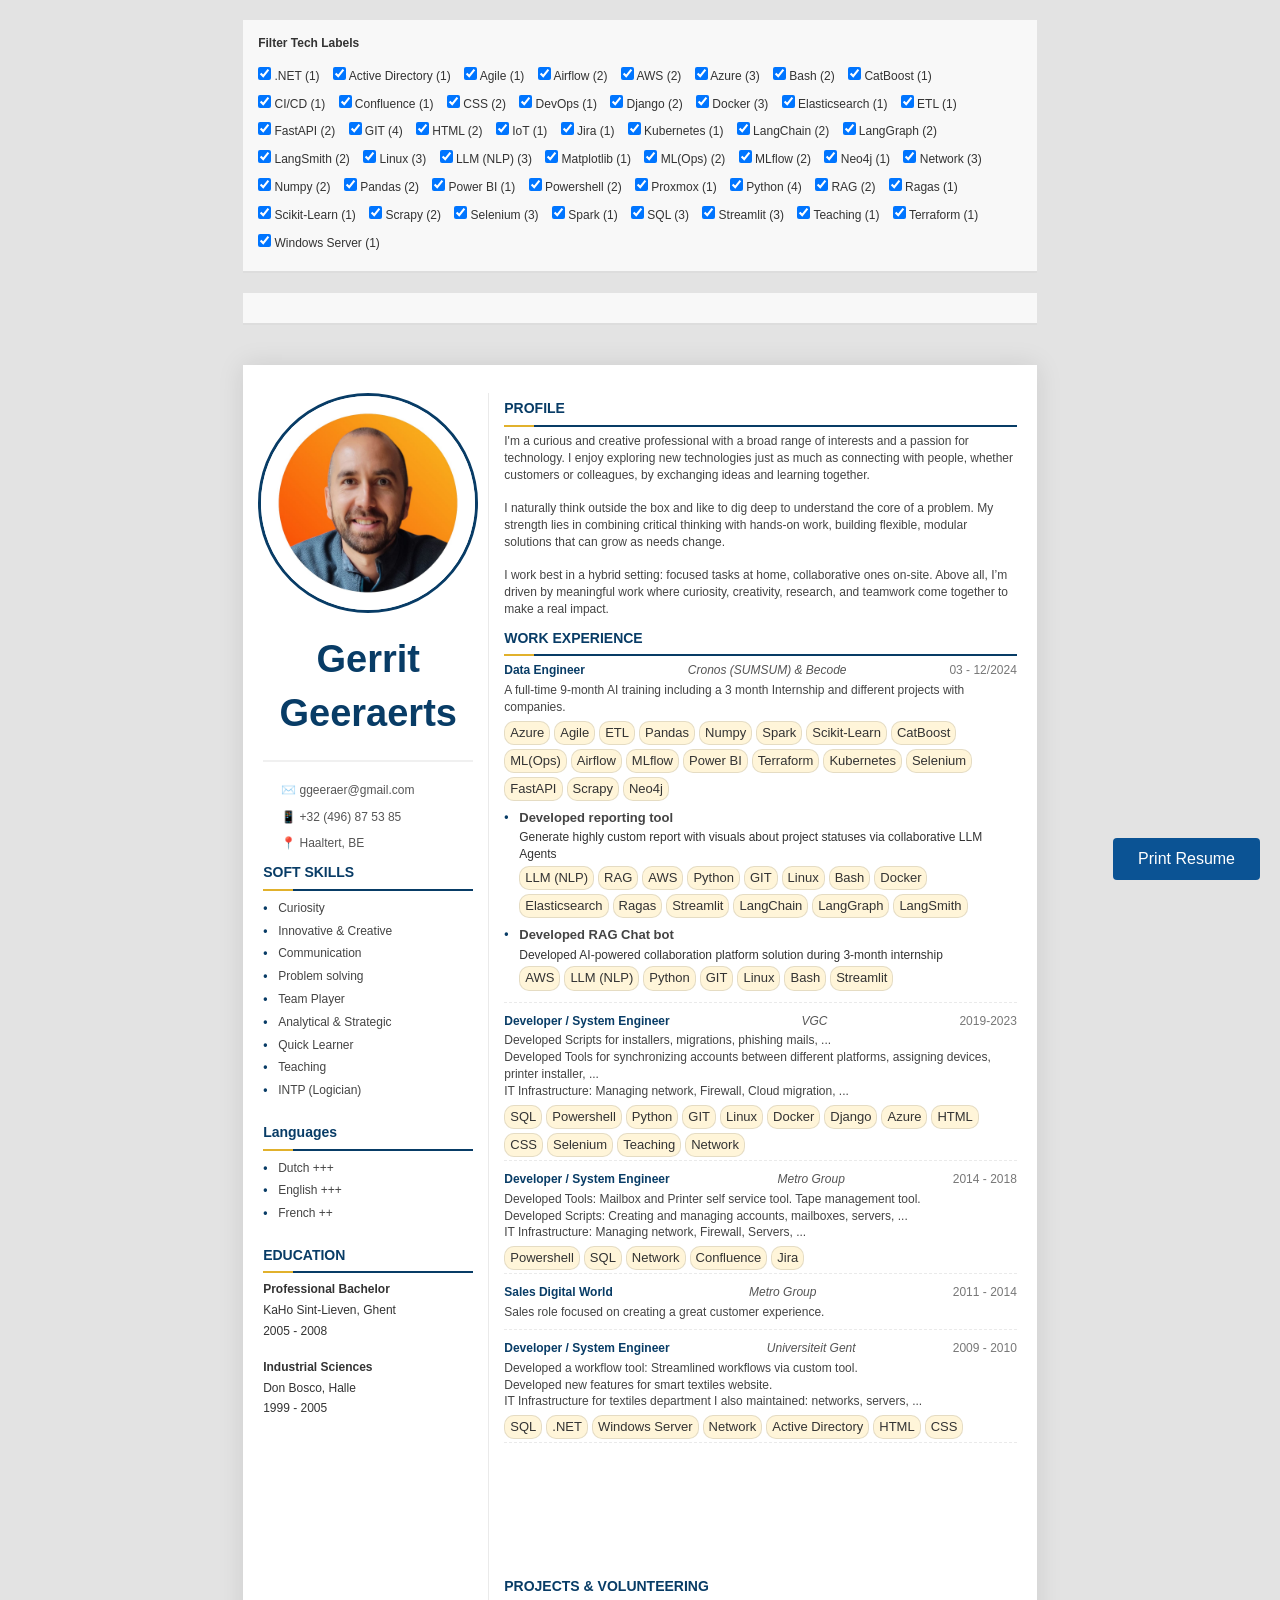
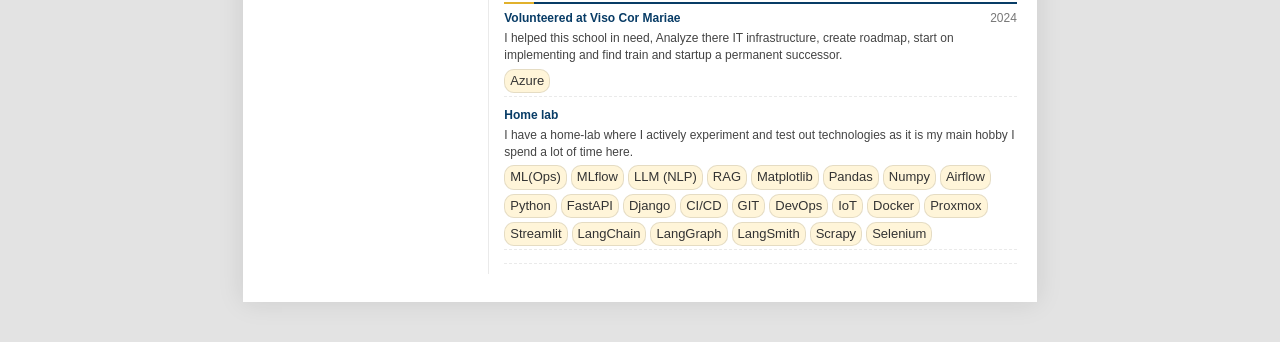
==== index.html @ 08595792 "r2d2" ====
<!DOCTYPE html>
<html lang="en">
<head>
    <meta charset="UTF-8">
    <meta name="viewport" content="width=device-width, initial-scale=1.0">
    <title>Professional Resume - Print Optimized</title>
    <style>
        /* BASE STYLES */
        * {
            margin: 0;
            padding: 0;
            box-sizing: border-box;
			font-size: 12px;
        }

        body {
            background-color: #f5f5f5;
            background-color: #f5f5f5;
            font-family: 'Segoe UI', Tahoma, Geneva, Verdana, sans-serif;
            color: #333;
            line-height: 1.4;
        }

        /* PRINT STYLES - HIDDEN ON SCREEN */
        @media print {
            @page {
                size: A4;
                margin: 0;
            }

            body {
                width: 210mm;
                height: 297mm;
                margin: 0;
                padding: 15mm;
                background: white;
                color: black;
            }

            body * {
                visibility: hidden;
            }

            .resume-container,
            .resume-container * {
                visibility: visible;
            }

            .resume-container {
                position: absolute;
                left: 0;
                top: 0;
                width: 100%;
                height: 100%;
            }

            /* Avoid page breaks inside content blocks */
            .section:not(:last-child) {
                break-after: avoid;
            }

            .work-item {
                break-inside: avoid;
            }

            /* Adjust color scheme for print */
            .resume-content {
                background-color: transparent;
            }

            .label {
                background-color: #fff5d9 !important;
                color: #333 !important;
                border: 1px solid #ddd;
            }
            .page-break {
                display: block; /* Make it a block element to be processed */
                page-break-before: always; /* Legacy property for older browsers */
                break-before: page;      /* Modern, standard property */
                height: 0;               /* Ensure it takes up no vertical space */
                clear: both;             /* Good practice for break elements */
            }
        }

        /* SCREEN STYLES */
        @media screen {
            body {
                background-color: #e3e3e3;
                padding: 20px;
                display: flex;
                justify-content: center;
                align-items: center;
                min-height: 100vh;
            }

            .resume-container {
                width: 210mm;
                min-height: 297mm;
                background: white;
                box-shadow: 0 0 25px rgba(0, 0, 0, 0.1);
                position: relative;
                margin: 20px auto;
            }

            /* Print navigation */
            .print-button {
                position: fixed;
                bottom: 20px;
                right: 20px;
                padding: 12px 25px;
                background: #0b5394;
                color: white;
                border: none;
                border-radius: 4px;
                cursor: pointer;
                font-size: 16px;
                transition: background 0.3s;
                z-index: 10;
            }

            .print-button:hover {
                background: #083c66;
                transform: translateY(-2px);
                box-shadow: 0 4px 8px rgba(0,0,0,0.2);
            }
        }

        /* RESUME STYLES */
        .resume-content {
            display: grid;
            grid-template-columns: 30% 70%;
            height: 100%;
            position: relative;
            background-color: #fff;
            padding: 28px 20px;
        }

        .left-column {
            padding-right: 15px;
            border-right: 1px solid #eaeaea;
        }

        .right-column {
            padding-left: 15px;
        }

        .section-title {
            font-size: 14px;
            padding-bottom: 6px;
			padding-top: 6px;
            margin-bottom: 6px;
            border-bottom: 2px solid #083c66;
            color: #083c66;
            position: relative;
        }

        .section-title::after {
            content: '';
            position: absolute;
            width: 30px;
            height: 2px;
            background: #e1b12c;
            bottom: -2px;
            left: 0;
        }

        .header {
            padding-bottom: 15px;
            margin-bottom: 25px;
            border-bottom: 2px solid #f0f0f0;
        }

        .name {
            font-size: 38px;
            color: #083c66;
            margin-bottom: 5px;
        }

        .job-title {
            font-size: 14px;
            color: #555;
            margin-bottom: 10px;
        }

        .contact-info {
            list-style: none;
            margin-top: 8px;
        }

		.contact-info {
			text-align: left; /* Restore original alignment if needed */
			padding-left: 10px;
		}

        .contact-info li {
            padding: 5px 0;
            color: #555;
        }

        .contact-info i {
            width: 20px;
            margin-right: 8px;
            color: #083c66;
        }


        .work-item {
            margin-bottom: 10px;
            padding-bottom: 3px;
            border-bottom: 1px dashed #eaeaea;
        }

        .work-header {
            display: flex;
            justify-content: space-between;
            margin-bottom: 2px;
            font-size: 14px;
        }

        .work-title {
            font-weight: bold;
            color: #083c66;
        }

        .work-company {
            font-style: italic;
            color: #555;
            flex-grow: 1;
            text-align: center;
            padding: 0 10px;
        }

        .work-period {
            color: #777;
        }

        .work-description {
            margin-top: 3px;
            margin-bottom: 5px;
            color: #444;
            font-size: 12px;
        }

        .work-tags {
            display: flex;
            flex-wrap: wrap;
            gap: 4px;
        }

        .label {
            background-color: #fff5d9;
            color: #333;
            padding: 2px 5px;
            border-radius: 10px;
            font-size: 13px;
            border: 1px solid rgba(0,0,0,0.1);
        }

        .education-item {
            margin-bottom: 15px;
        }

        .edu-degree {
            font-weight: bold;
        }

        .education-item div {
            padding: 2px 0;
        }

        .section-content {
            margin-bottom: 25px;
        }

        #logo {
            position: absolute;
            top: 20px;
            right: 20px;
            height: 60px;
            opacity: 0.7;
        }

		/* Profile Image Styles */
		.profile-img-container {
			display: flex;
			justify-content: center;
			margin-bottom: 20px;
		}

		.profile-img {
			width: 220px;
			height: 220px;
			border-radius: 50%;
			object-fit: cover;
			border: 3px solid #083c66;
		}

		/* Adjust header spacing */
		.header {
			margin-bottom: 15px;
			text-align: center; /* Keep name centered */
		}

		/* Add nested project styling */
  .work-project {
    position: relative;
    padding-left: 15px;
    margin-top: 8px;
    margin-bottom: 8px;
  }
  .work-project::before {
    content: "•";
    position: absolute;
    left: 0;
    top: 0;
    color: #083c66;
    font-weight: bold;
  }
  .project-title {
    font-weight: bold;
    margin-bottom: 2px;
    color: #444;
    font-size: 13px;
  }
  .project-description {
    margin-bottom: 3px;
}
.section.soft-skills ul,
.section.language ul {
    list-style: none;
    padding-left: 15px;
    margin-bottom: 15px;
}

.section.soft-skills li,
.section.language li {
    position: relative;
    padding: 3px 0;
    color: #444;
    font-size: 12px;
}

.section.soft-skills li::before,
.section.language li::before {
    content: "•";
    position: absolute;
    left: -15px;
    color: #083c66;
    font-weight: bold;
}

.section.soft-skills ul,
.section.language ul {
    margin-top: 5px;
}

/* Optional: Adjust list margins for better spacing */
.section.education .section-content {
    margin-bottom: 20px; /* Slightly reduced from 25px */
}

		/* --- Tech Filter System CSS --- */

/* Style for the filter controls container */
#tech-filter-controls {
    padding: 15px;
    border: 1px solid #ccc;
    background-color: #f8f8f8;
    margin-bottom: 20px;
    border-radius: 5px;
}

#tech-filter-controls h3 {
    margin-top: 0;
    margin-bottom: 10px;
}

/* Style for each individual filter checkbox and its label */
#tech-filter-controls label {
    display: inline-block;
    margin-right: 15px;
    margin-bottom: 5px;
    cursor: pointer;
    font-size: 0.9em;
}
  #label-controls {
    background-color: #f8f8f8;
    padding: 15px;
    border-bottom: 2px solid #ddd;
    margin-bottom: 20px;
    position: relative;
    z-index: 1000;
  }
  #label-controls h3 {
    margin: 0 0 10px 0;
  }
  #label-controls label {
    display: inline-block;
    margin: 5px 10px 5px 0;
    white-space: nowrap;
  }
  .hidden {
    display: none;
  }
  @media print {
    #label-controls {
      display: none;
    }
    .hidden {
      display: none;
    }
  }

		.resume-wrapper {
  display: flex;
  flex-direction: column;
  align-items: center;
}

/* Update body styles */
@media screen {
  body {
    background-color: #e3e3e3;
    padding: 20px;
    display: flex;
    flex-direction: column;
    justify-content: flex-start;
    align-items: center;
    min-height: 100vh;
  }
}

/* Update filter controls positioning */
#label-controls {
  width: 100%;
  max-width: 210mm;
  margin: 0 auto 20px auto;
  background-color: #f8f8f8;
  padding: 15px;
  border-bottom: 2px solid #ddd;
  position: relative;
  z-index: 1000;
  box-sizing: border-box;
    </style>
</head>
<body>
    <!-- Print button for screen view -->
    <button class="print-button" onclick="window.print()">Print Resume</button>
	<!-- The filter controls will be generated here by JavaScript -->
  <div class="resume-wrapper"> <!-- New wrapper div -->
    <div id="label-controls"></div> <!-- Will be populated by JS -->
    <!-- A4 Resume Container -->
    <div class="resume-container">
        <img id="logo" src="[data-uri]" alt="Logo">

        <div class="resume-content">
            <!-- Left Column -->
            <div class="left-column">

				<div class="profile-img-container">
					<img src="./mugshot.jpg" alt="Profile Picture" class="profile-img">
				</div>
                <div class="header">
                    <h1 class="name">Gerrit Geeraerts</h1>
                    <!--<div class="job-title">Senior Web Developer</div>-->
                </div>

                <div class="section contact">
                     <!--<h2 class="section-title">CONTACT</h2>-->
                    <ul class="contact-info">
                        <li><i></i>✉️ ggeeraer@gmail.com</li>
                        <li><i></i>📱 +32 (496) 87 53 85</li>
                        <li><i></i>📍 Haaltert, BE</li>
                    </ul>
                </div>

                <div class="section soft-skills">
                    <h2 class="section-title">SOFT SKILLS</h2>
					<ul>
						<li>Curiosity</li>
						<li>Innovative & Creative</li>
						<li>Communication</li>
						<li>Problem solving</li>
						<li>Team Player</li>
						<li>Analytical & Strategic</li>
						<li>Quick Learner</li>
						<li>Teaching</li>
						<li>INTP (Logician)</li>
					</ul>
                </div>
                <div class="section language">
                    <h2 class="section-title">Languages</h2>
					<ul>
						<li>Dutch +++</li>
						<li>English +++</li>
						<li>French ++</li>
					</ul>
                </div>

                <div class="section education">
                    <h2 class="section-title">EDUCATION</h2>
                    <div class="section-content">
                        <div class="education-item">
                            <div class="edu-degree">Professional Bachelor</div>
                            <div>KaHo Sint-Lieven, Ghent</div>
                            <div>2005 - 2008</div>
                        </div>
                        <div class="education-item">
                            <div class="edu-degree">Industrial Sciences</div>
                            <div>Don Bosco, Halle</div>
                            <div>1999 - 2005</div>
                        </div>
                    </div>
                </div>
            </div>

            <!-- Right Column -->
            <div class="right-column">
                <div class="section work-experience">
					<h2 class="section-title">PROFILE</h2>
					<div class="work-item">
					<p class="work-description">
						I'm a curious and creative professional with a broad range of interests and a passion for technology. I enjoy exploring new technologies just as much as connecting with people, whether customers or colleagues, by exchanging ideas and learning together.</br></br>

						I naturally think outside the box and like to dig deep to understand the core of a problem. My strength lies in combining critical thinking with hands-on work, building flexible, modular solutions that can grow as needs change.</br></br>

						I work best in a hybrid setting: focused tasks at home, collaborative ones on-site. Above all, I’m driven by meaningful work where curiosity, creativity, research, and teamwork come together to make a real impact.
					</p>
					<h2 class="section-title">WORK EXPERIENCE</h2>

					<!-- Example of updated work item structure for Cronos -->
					<div class="work-item">
					  <div class="work-header">
						<div class="work-title">Data Engineer</div>
						<div class="work-company">Cronos (SUMSUM) & Becode</div>
						<div class="work-period">03 - 12/2024</div>
					  </div>
					  <p class="work-description">
						A full-time 9-month AI training including a 3 month Internship and different projects with companies.
					</p>
						<div class="work-tags">
							<span class="label">Azure</span>
							<span class="label">Agile</span>
							<span class="label">ETL</span>
							<span class="label">Pandas</span>
							<span class="label">Numpy</span>
							<span class="label">Spark</span>
							<span class="label">Scikit-Learn</span>
							<span class="label">CatBoost</span>
							<span class="label">ML(Ops)</span>
							<span class="label">Airflow</span>
							<span class="label">MLflow</span>
							<span class="label">Power BI</span>
							<span class="label">Terraform</span>
							<span class="label">Kubernetes</span>
							<span class="label">Selenium</span>
							<span class="label">FastAPI</span>
							<span class="label">Scrapy</span>
							<span class="label">Neo4j</span>
						</div>

				  <div class="work-project">
					<div class="project-title">Developed reporting tool</div>
					<p class="project-description">
					  Generate highly custom report with visuals about project statuses via collaborative LLM Agents
					</p>
					<div class="work-tags">
						<span class="label">LLM (NLP)</span>
						<span class="label">RAG</span>
						<span class="label">AWS</span>
						<span class="label">Python</span>
						<span class="label">GIT</span>
						<span class="label">Linux</span>
						<span class="label">Bash</span>
						<span class="label">Docker</span>
						<span class="label">Elasticsearch</span>
						<span class="label">Ragas</span>
						<span class="label">Streamlit</span>
						<span class="label">LangChain</span>
						<span class="label">LangGraph</span>
						<span class="label">LangSmith</span>
					</div>
				  </div>

				  <div class="work-project">
					<div class="project-title">Developed RAG Chat bot</div>
					<p class="project-description">
					  Developed AI-powered collaboration platform solution during 3-month internship
					</p>
					<div class="work-tags">
						<span class="label">AWS</span>
						<span class="label">LLM (NLP)</span>
						<span class="label">Python</span>
						<span class="label">GIT</span>
						<span class="label">Linux</span>
						<span class="label">Bash</span>
						<span class="label">Streamlit</span>
					</div>
				  </div>

				</div>

				<div class="work-item">
					<div class="work-header">
						<div class="work-title">Developer / System Engineer</div>
						<div class="work-company">VGC</div>
						<div class="work-period">2019-2023</div>
					</div>
					<p class="work-description">
						Developed Scripts for installers, migrations, phishing mails, ...</br>
						Developed Tools for synchronizing accounts between different platforms, assigning
						devices, printer installer, ...</br>
						IT Infrastructure: Managing network, Firewall, Cloud migration, ...
					</p>
					<div class="work-tags">
						<span class="label">SQL</span>
						<span class="label">Powershell</span>
						<span class="label">Python</span>
						<span class="label">GIT</span>
						<span class="label">Linux</span>
						<span class="label">Docker</span>
						<span class="label">Django</span>
						<span class="label">Azure</span>
						<span class="label">HTML</span>
						<span class="label">CSS</span>
						<span class="label">Selenium</span>
						<span class="label">Teaching</span>
						<span class="label">Network</span>
					</div>
				</div>
				<div class="work-item">
					<div class="work-header">
						<div class="work-title">Developer / System Engineer</div>
						<div class="work-company">Metro Group</div>
						<div class="work-period">2014 - 2018</div>
					</div>
					<p class="work-description">
						Developed Tools: Mailbox and Printer self service tool. Tape management tool.</br>
						Developed Scripts: Creating and managing accounts, mailboxes, servers, ...</br>
						IT Infrastructure: Managing network, Firewall, Servers, ...</br>
					</p>
					<div class="work-tags">
						<span class="label">Powershell</span>
						<span class="label">SQL</span>
						<span class="label">Network</span>
						<span class="label">Confluence</span>
						<span class="label">Jira</span>
					</div>
				</div>
				<div class="work-item">
					<div class="work-header">
						<div class="work-title">Sales Digital World</div>
						<div class="work-company">Metro Group</div>
						<div class="work-period">2011 - 2014</div>
					</div>
					<p class="work-description">
						Sales role focused on creating a great customer experience.
					</p>
				</div>
                <div class="work-item">
                    <div class="work-header">
                        <div class="work-title">Developer / System Engineer</div>
                        <div class="work-company">Universiteit Gent</div>
                        <div class="work-period">2009 - 2010</div>
                    </div>
                    <p class="work-description">
                        Developed a workflow tool: Streamlined workflows via custom tool.</br>
                        Developed new features for smart textiles website.</br>
                        IT Infrastructure for textiles department I also maintained: networks, servers, ...
                    </p>
                    <div class="work-tags">
                        <span class="label">SQL</span>
                        <span class="label">.NET</span>
                        <span class="label">Windows Server</span>
                        <span class="label">Network</span>
                        <span class="label">Active Directory</span>
                        <span class="label">HTML</span>
                        <span class="label">CSS</span>
                    </div>
			    </div>
				</br></br></br></br></br></br></br>
				<div class="section projects">
                    <h2 class="section-title">PROJECTS & VOLUNTEERING</h2>
                    <div class="work-item">
                        <div class="work-header">
                            <div class="work-title">Volunteered at Viso Cor Mariae</div>
                            <div class="work-period">2024</div>
                        </div>
                        <p class="work-description">
                            I helped this school in need, Analyze there IT infrastructure, create roadmap, start on implementing and find train and startup a permanent successor.
                        </p>
                        <div class="work-tags">
                            <span class="label">Azure</span>
                        </div>
                    </div>
                    <div class="work-item">
                        <div class="work-header">
                            <div class="work-title">Home lab</div>
                            <div class="work-period"></div>
                        </div>
                        <p class="work-description">
							I have a home-lab where I actively experiment and test out technologies as it is my main hobby I spend a lot of time here.</br>
						</p>
						<div class="work-tags">
							<span class="label">ML(Ops)</span>
							<span class="label">MLflow</span>
							<span class="label">LLM (NLP)</span>
							<span class="label">RAG</span>
							<span class="label">Matplotlib</span>
							<span class="label">Pandas</span>
							<span class="label">Numpy</span>
							<span class="label">Airflow</span>
							<span class="label">Python</span>
							<span class="label">FastAPI</span>
							<span class="label">Django</span>
							<span class="label">CI/CD</span>
							<span class="label">GIT</span>
							<span class="label">DevOps</span>
							<span class="label">IoT</span>
							<span class="label">Docker</span>
							<!-- <span class="label">VM's</span>-->
							<span class="label">Proxmox</span>
							<span class="label">Streamlit</span>
							<span class="label">LangChain</span>
							<span class="label">LangGraph</span>
							<span class="label">LangSmith</span>
							<span class="label">Scrapy</span>
							<span class="label">Selenium</span>
						</div>
                    </div>
            </div>
        </div>
    </div>    </div>
</div>
	  </div>
<script>
document.addEventListener('DOMContentLoaded', () => {
  const labelElements = [...document.querySelectorAll('.work-tags .label')];

  const counts = new Map();
  labelElements.forEach(el => {
    const text = el.textContent.trim();
    counts.set(text, (counts.get(text) || 0) + 1);
  });

  const unique = [...counts.keys()].sort((a, b) => a.localeCompare(b));

  const controls = document.createElement('div');
  controls.id = 'label-controls';
  let html = '<h3>Filter Tech Labels</h3>';
  unique.forEach(label => {
    html += `<label><input type="checkbox" data-label="${label}" checked> ${label} (${counts.get(label)})</label> `;
  });
  controls.innerHTML = html;
  document.body.prepend(controls);

  controls.addEventListener('change', e => {
    if (e.target.type === 'checkbox') {
      const text = e.target.dataset.label;
      const action = e.target.checked ? 'remove' : 'add';
      labelElements.forEach(el => {
        if (el.textContent.trim() === text) {
          el.classList[action]('hidden');
        }
      });
    }
  });
});
</script>
</body>
</html>
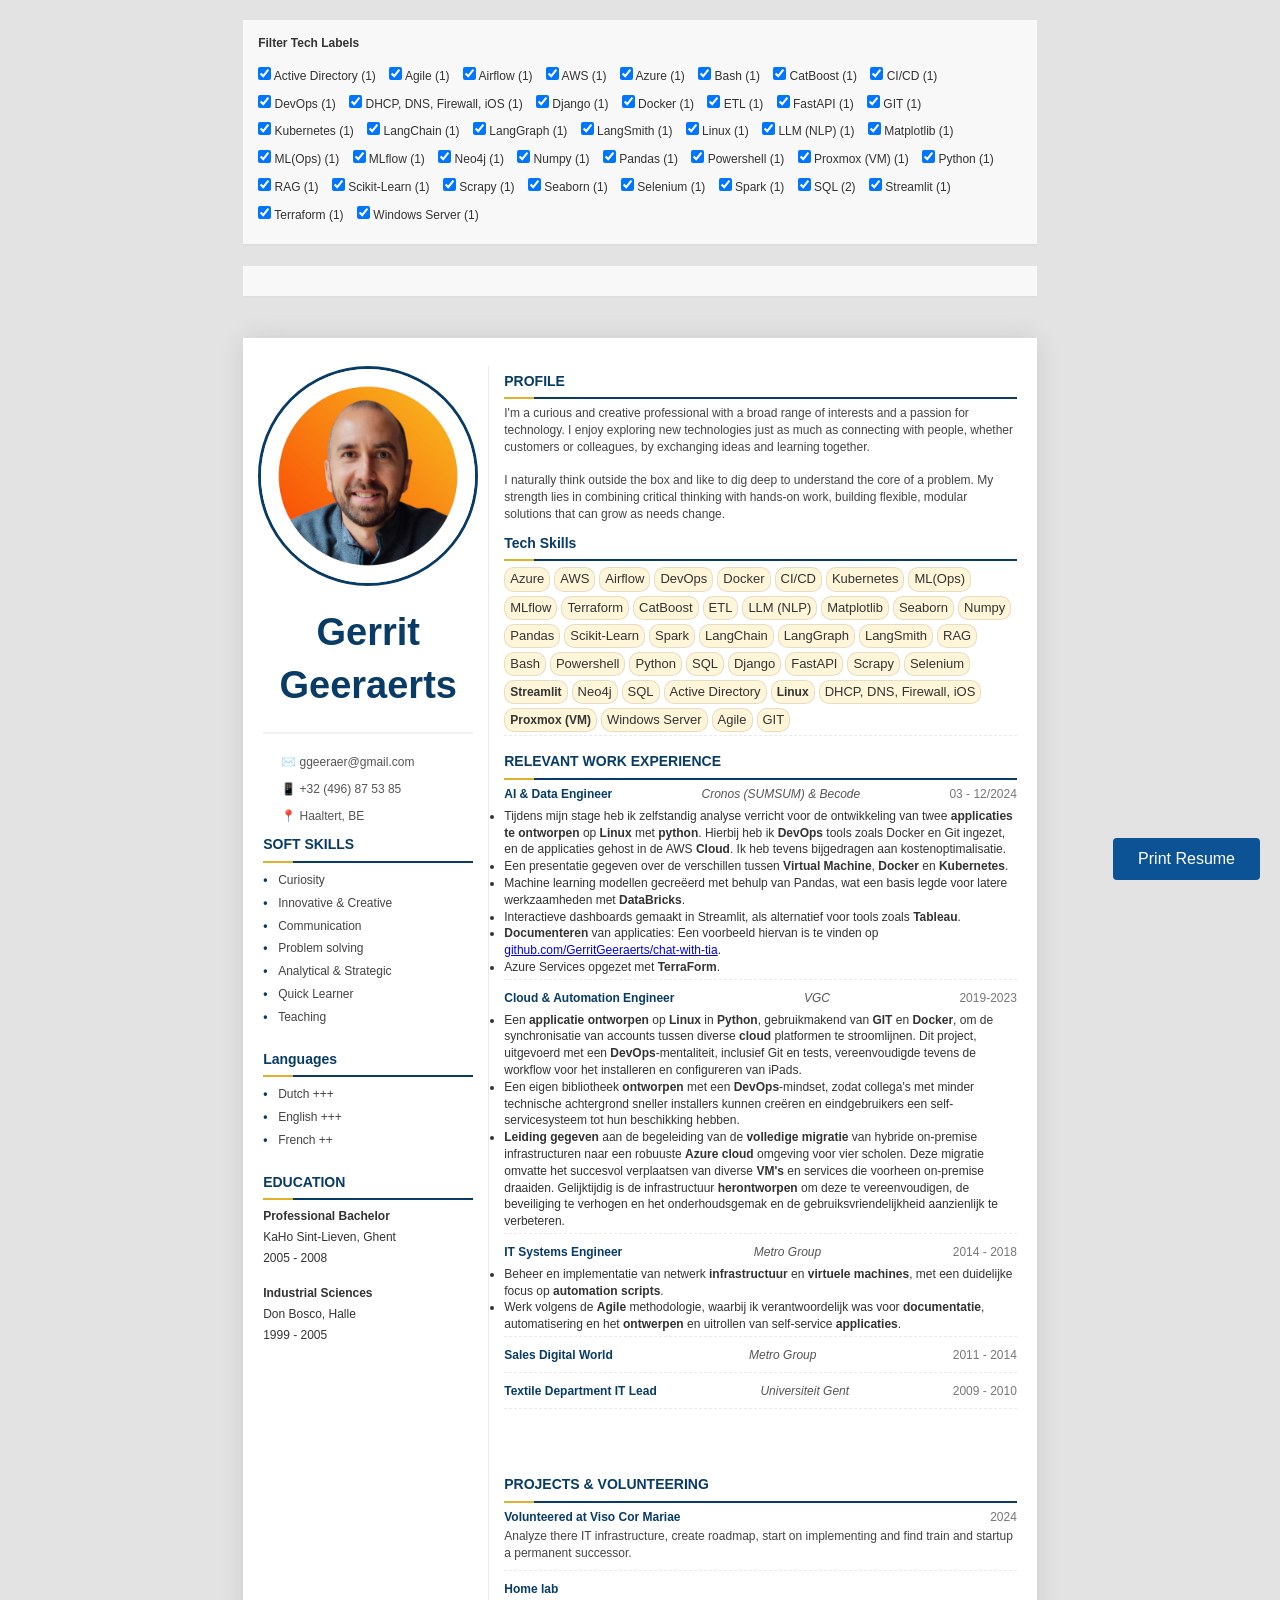
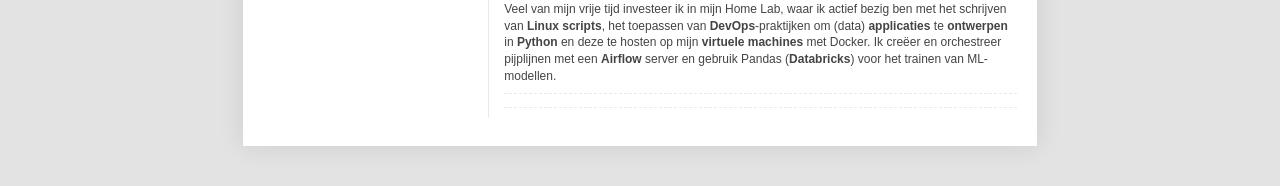
==== commit e42ddf7d: "argenta" ====
--- a/index.html
+++ b/index.html
@@ -444,29 +444,31 @@
     </style>
 </head>
 <body>
-    <!-- Print button for screen view -->
-    <button class="print-button" onclick="window.print()">Print Resume</button>
-	<!-- The filter controls will be generated here by JavaScript -->
-  <div class="resume-wrapper"> <!-- New wrapper div -->
+<!-- Print button for screen view -->
+<button class="print-button" onclick="window.print()">Print Resume</button>
+<!-- The filter controls will be generated here by JavaScript -->
+<div class="resume-wrapper"> <!-- New wrapper div -->
     <div id="label-controls"></div> <!-- Will be populated by JS -->
     <!-- A4 Resume Container -->
     <div class="resume-container">
-        <img id="logo" src="[data-uri]" alt="Logo">
+        <img id="logo"
+             src="[data-uri]"
+             alt="Logo">
 
         <div class="resume-content">
             <!-- Left Column -->
             <div class="left-column">
 
-				<div class="profile-img-container">
-					<img src="./mugshot.jpg" alt="Profile Picture" class="profile-img">
-				</div>
+                <div class="profile-img-container">
+                    <img src="./mugshot.jpg" alt="Profile Picture" class="profile-img">
+                </div>
                 <div class="header">
                     <h1 class="name">Gerrit Geeraerts</h1>
                     <!--<div class="job-title">Senior Web Developer</div>-->
                 </div>
 
                 <div class="section contact">
-                     <!--<h2 class="section-title">CONTACT</h2>-->
+                    <!--<h2 class="section-title">CONTACT</h2>-->
                     <ul class="contact-info">
                         <li><i></i>✉️ ggeeraer@gmail.com</li>
                         <li><i></i>📱 +32 (496) 87 53 85</li>
@@ -476,25 +478,23 @@
 
                 <div class="section soft-skills">
                     <h2 class="section-title">SOFT SKILLS</h2>
-					<ul>
-						<li>Curiosity</li>
-						<li>Innovative & Creative</li>
-						<li>Communication</li>
-						<li>Problem solving</li>
-						<li>Team Player</li>
-						<li>Analytical & Strategic</li>
-						<li>Quick Learner</li>
-						<li>Teaching</li>
-						<li>INTP (Logician)</li>
-					</ul>
+                    <ul>
+                        <li>Curiosity</li>
+                        <li>Innovative & Creative</li>
+                        <li>Communication</li>
+                        <li>Problem solving</li>
+                        <li>Analytical & Strategic</li>
+                        <li>Quick Learner</li>
+                        <li>Teaching</li>
+                    </ul>
                 </div>
                 <div class="section language">
                     <h2 class="section-title">Languages</h2>
-					<ul>
-						<li>Dutch +++</li>
-						<li>English +++</li>
-						<li>French ++</li>
-					</ul>
+                    <ul>
+                        <li>Dutch +++</li>
+                        <li>English +++</li>
+                        <li>French ++</li>
+                    </ul>
                 </div>
 
                 <div class="section education">
@@ -517,255 +517,252 @@
             <!-- Right Column -->
             <div class="right-column">
                 <div class="section work-experience">
-					<h2 class="section-title">PROFILE</h2>
-					<div class="work-item">
-					<p class="work-description">
-						I'm a curious and creative professional with a broad range of interests and a passion for technology. I enjoy exploring new technologies just as much as connecting with people, whether customers or colleagues, by exchanging ideas and learning together.</br></br>
-
-						I naturally think outside the box and like to dig deep to understand the core of a problem. My strength lies in combining critical thinking with hands-on work, building flexible, modular solutions that can grow as needs change.</br></br>
-
-						I work best in a hybrid setting: focused tasks at home, collaborative ones on-site. Above all, I’m driven by meaningful work where curiosity, creativity, research, and teamwork come together to make a real impact.
-					</p>
-					<h2 class="section-title">WORK EXPERIENCE</h2>
-
-					<!-- Example of updated work item structure for Cronos -->
-					<div class="work-item">
-					  <div class="work-header">
-						<div class="work-title">Data Engineer</div>
-						<div class="work-company">Cronos (SUMSUM) & Becode</div>
-						<div class="work-period">03 - 12/2024</div>
-					  </div>
-					  <p class="work-description">
-						A full-time 9-month AI training including a 3 month Internship and different projects with companies.
-					</p>
-						<div class="work-tags">
-							<span class="label">Azure</span>
-							<span class="label">Agile</span>
-							<span class="label">ETL</span>
-							<span class="label">Pandas</span>
-							<span class="label">Numpy</span>
-							<span class="label">Spark</span>
-							<span class="label">Scikit-Learn</span>
-							<span class="label">CatBoost</span>
-							<span class="label">ML(Ops)</span>
-							<span class="label">Airflow</span>
-							<span class="label">MLflow</span>
-							<span class="label">Power BI</span>
-							<span class="label">Terraform</span>
-							<span class="label">Kubernetes</span>
-							<span class="label">Selenium</span>
-							<span class="label">FastAPI</span>
-							<span class="label">Scrapy</span>
-							<span class="label">Neo4j</span>
-						</div>
-
-				  <div class="work-project">
-					<div class="project-title">Developed reporting tool</div>
-					<p class="project-description">
-					  Generate highly custom report with visuals about project statuses via collaborative LLM Agents
-					</p>
-					<div class="work-tags">
-						<span class="label">LLM (NLP)</span>
-						<span class="label">RAG</span>
-						<span class="label">AWS</span>
-						<span class="label">Python</span>
-						<span class="label">GIT</span>
-						<span class="label">Linux</span>
-						<span class="label">Bash</span>
-						<span class="label">Docker</span>
-						<span class="label">Elasticsearch</span>
-						<span class="label">Ragas</span>
-						<span class="label">Streamlit</span>
-						<span class="label">LangChain</span>
-						<span class="label">LangGraph</span>
-						<span class="label">LangSmith</span>
-					</div>
-				  </div>
-
-				  <div class="work-project">
-					<div class="project-title">Developed RAG Chat bot</div>
-					<p class="project-description">
-					  Developed AI-powered collaboration platform solution during 3-month internship
-					</p>
-					<div class="work-tags">
-						<span class="label">AWS</span>
-						<span class="label">LLM (NLP)</span>
-						<span class="label">Python</span>
-						<span class="label">GIT</span>
-						<span class="label">Linux</span>
-						<span class="label">Bash</span>
-						<span class="label">Streamlit</span>
-					</div>
-				  </div>
-
-				</div>
-
-				<div class="work-item">
-					<div class="work-header">
-						<div class="work-title">Developer / System Engineer</div>
-						<div class="work-company">VGC</div>
-						<div class="work-period">2019-2023</div>
-					</div>
-					<p class="work-description">
-						Developed Scripts for installers, migrations, phishing mails, ...</br>
-						Developed Tools for synchronizing accounts between different platforms, assigning
-						devices, printer installer, ...</br>
-						IT Infrastructure: Managing network, Firewall, Cloud migration, ...
-					</p>
-					<div class="work-tags">
-						<span class="label">SQL</span>
-						<span class="label">Powershell</span>
-						<span class="label">Python</span>
-						<span class="label">GIT</span>
-						<span class="label">Linux</span>
-						<span class="label">Docker</span>
-						<span class="label">Django</span>
-						<span class="label">Azure</span>
-						<span class="label">HTML</span>
-						<span class="label">CSS</span>
-						<span class="label">Selenium</span>
-						<span class="label">Teaching</span>
-						<span class="label">Network</span>
-					</div>
-				</div>
-				<div class="work-item">
-					<div class="work-header">
-						<div class="work-title">Developer / System Engineer</div>
-						<div class="work-company">Metro Group</div>
-						<div class="work-period">2014 - 2018</div>
-					</div>
-					<p class="work-description">
-						Developed Tools: Mailbox and Printer self service tool. Tape management tool.</br>
-						Developed Scripts: Creating and managing accounts, mailboxes, servers, ...</br>
-						IT Infrastructure: Managing network, Firewall, Servers, ...</br>
-					</p>
-					<div class="work-tags">
-						<span class="label">Powershell</span>
-						<span class="label">SQL</span>
-						<span class="label">Network</span>
-						<span class="label">Confluence</span>
-						<span class="label">Jira</span>
-					</div>
-				</div>
-				<div class="work-item">
-					<div class="work-header">
-						<div class="work-title">Sales Digital World</div>
-						<div class="work-company">Metro Group</div>
-						<div class="work-period">2011 - 2014</div>
-					</div>
-					<p class="work-description">
-						Sales role focused on creating a great customer experience.
-					</p>
-				</div>
-                <div class="work-item">
-                    <div class="work-header">
-                        <div class="work-title">Developer / System Engineer</div>
-                        <div class="work-company">Universiteit Gent</div>
-                        <div class="work-period">2009 - 2010</div>
+                    <h2 class="section-title">PROFILE</h2>
+                    <div class="work-item">
+                        <p class="work-description">
+                            I'm a curious and creative professional with a broad range of interests and a passion for
+                            technology. I enjoy exploring new technologies just as much as connecting with people,
+                            whether customers or colleagues, by exchanging ideas and learning together.</br></br>
+
+                            I naturally think outside the box and like to dig deep to understand the core of a problem.
+                            My strength lies in combining critical thinking with hands-on work, building flexible,
+                            modular solutions that can grow as needs change.
+                        </p>
+                        <h2 class="section-title">Tech Skills</h2>
+
+                        <!-- Example of updated work item structure for Cronos -->
+                        <div class="work-item">
+                            <div class="work-tags">
+                                <!-- Cloud Platforms -->
+                                <span class="label">Azure</span>
+                                <span class="label">AWS</span>
+
+                                <!-- DevOps & MLOps -->
+                                <span class="label">Airflow</span>
+                                <span class="label">DevOps</span>
+                                <span class="label">Docker</span>
+                                <span class="label">CI/CD</span>
+                                <span class="label">Kubernetes</span>
+                                <span class="label">ML(Ops)</span>
+                                <span class="label">MLflow</span>
+                                <span class="label">Terraform</span>
+
+                                <!-- Data Science & Machine Learning -->
+                                <span class="label">CatBoost</span>
+                                <span class="label">ETL</span>
+                                <span class="label">LLM (NLP)</span>
+                                <span class="label">Matplotlib</span>
+                                <span class="label">Seaborn</span>
+                                <span class="label">Numpy</span>
+                                <span class="label">Pandas</span>
+                                <span class="label">Scikit-Learn</span>
+                                <span class="label">Spark</span>
+
+                                <!-- AI & LLM Frameworks -->
+                                <span class="label">LangChain</span>
+                                <span class="label">LangGraph</span>
+                                <span class="label">LangSmith</span>
+                                <span class="label">RAG</span>
+
+                                <!-- Programming & Scripting -->
+                                <span class="label">Bash</span>
+                                <span class="label">Powershell</span>
+                                <span class="label">Python</span>
+                                <span class="label">SQL</span>
+
+                                <!-- Web Development & Automation -->
+                                <span class="label">Django</span>
+                                <span class="label">FastAPI</span>
+                                <span class="label">Scrapy</span>
+                                <span class="label">Selenium</span>
+                                <span class="label"><strong>Streamlit</strong></span>
+
+                                <!-- Databases -->
+                                <span class="label">Neo4j</span>
+                                <span class="label">SQL</span>
+
+                                <!-- OS, Networking & Virtualization -->
+                                <span class="label">Active Directory</span>
+                                <span class="label"><strong>Linux</strong></span>
+                                <span class="label">DHCP, DNS, Firewall, iOS</span>
+                                <span class="label"><strong>Proxmox (VM)</strong></span>
+                                <span class="label">Windows Server</span>
+
+                                <!-- Collaboration, Tools & Methodologies -->
+                                <span class="label">Agile</span>
+                                <span class="label">GIT</span>
+                            </div>
+                        </div>
+
+                        <h2 class="section-title">RELEVANT WORK EXPERIENCE</h2>
+
+                        <!-- Example of updated work item structure for Cronos -->
+                        <div class="work-item">
+                            <div class="work-header">
+                                <div class="work-title">AI & Data Engineer</div>
+                                <div class="work-company">Cronos (SUMSUM) & Becode</div>
+                                <div class="work-period">03 - 12/2024</div>
+                            </div>
+                            <p class="work-description">
+                            <ul>
+                                <li>Tijdens mijn stage heb ik zelfstandig analyse verricht voor de ontwikkeling van twee
+                                    <strong>applicaties te ontworpen</strong> op <strong>Linux</strong> met <strong>python</strong>.
+                                    Hierbij heb ik <strong>DevOps</strong> tools zoals Docker en Git ingezet, en de
+                                    applicaties gehost in de AWS <strong>Cloud</strong>. Ik heb tevens bijgedragen aan
+                                    kostenoptimalisatie.
+                                </li>
+                                <li>Een presentatie gegeven over de verschillen tussen <strong>Virtual Machine</strong>,
+                                    <strong>Docker</strong> en <strong>Kubernetes</strong>.
+                                </li>
+                                <li>Machine learning modellen gecreëerd met behulp van Pandas, wat een basis legde voor
+                                    latere werkzaamheden met <strong>DataBricks</strong>.
+                                </li>
+                                <li>Interactieve dashboards gemaakt in Streamlit, als alternatief voor tools zoals
+                                    <strong>Tableau</strong>.
+                                </li>
+                                <li><strong>Documenteren</strong> van applicaties: Een voorbeeld hiervan is te vinden op
+                                    <a href="https://github.com/GerritGeeraerts/chat-with-tia" target="_blank"
+                                       rel="noopener noreferrer">github.com/GerritGeeraerts/chat-with-tia</a>.
+                                </li>
+                                <li>Azure Services opgezet met <strong>TerraForm</strong>.</li>
+                            </ul>
+                            </p>
+                        </div>
+
+                        <div class="work-item">
+                            <div class="work-header">
+                                <div class="work-title">Cloud & Automation Engineer</div>
+                                <div class="work-company">VGC</div>
+                                <div class="work-period">2019-2023</div>
+                            </div>
+                            <p class="work-description">
+                            <ul>
+                                <li>Een <strong>applicatie ontworpen</strong> op <strong>Linux</strong> in <strong>Python</strong>,
+                                    gebruikmakend van <strong>GIT</strong> en <strong>Docker</strong>, om de
+                                    synchronisatie van accounts tussen diverse <strong>cloud</strong> platformen te
+                                    stroomlijnen. Dit project, uitgevoerd met een <strong>DevOps</strong>-mentaliteit,
+                                    inclusief Git en tests, vereenvoudigde tevens de workflow voor het installeren en
+                                    configureren van iPads.
+                                </li>
+                                <li>Een eigen bibliotheek <strong>ontworpen</strong> met een <strong>DevOps</strong>-mindset,
+                                    zodat collega's met minder technische achtergrond sneller installers kunnen creëren
+                                    en eindgebruikers een self-servicesysteem tot hun beschikking hebben.
+                                </li>
+                                <li><strong>Leiding gegeven</strong> aan de begeleiding van de <strong>volledige
+                                    migratie</strong> van hybride on-premise infrastructuren naar een robuuste <strong>Azure
+                                    cloud</strong> omgeving voor vier scholen. Deze migratie omvatte het succesvol
+                                    verplaatsen van diverse <strong>VM's</strong> en services die voorheen on-premise
+                                    draaiden. Gelijktijdig is de infrastructuur <strong>herontworpen</strong> om deze te
+                                    vereenvoudigen, de beveiliging te verhogen en het onderhoudsgemak en de
+                                    gebruiksvriendelijkheid aanzienlijk te verbeteren.
+                                </li>
+                            </ul>
+                            </p>
+                        </div>
+                        <div class="work-item">
+                            <div class="work-header">
+                                <div class="work-title">IT Systems Engineer</div>
+                                <div class="work-company">Metro Group</div>
+                                <div class="work-period">2014 - 2018</div>
+                            </div>
+                            <p class="work-description">
+                            <ul>
+                                <li>Beheer en implementatie van netwerk <strong>infrastructuur</strong> en <strong>virtuele
+                                    machines</strong>, met een duidelijke focus op <strong>automation scripts</strong>.
+                                </li>
+                                <li>Werk volgens de <strong>Agile</strong> methodologie, waarbij ik verantwoordelijk was
+                                    voor <strong>documentatie</strong>, automatisering en het <strong>ontwerpen</strong>
+                                    en uitrollen van self-service <strong>applicaties</strong>.
+                                </li>
+                            </ul>
+                            </p>
+                        </div>
+                        <div class="work-item">
+                            <div class="work-header">
+                                <div class="work-title">Sales Digital World</div>
+                                <div class="work-company">Metro Group</div>
+                                <div class="work-period">2011 - 2014</div>
+                            </div>
+                            <p class="work-description">
+                            </p>
+                        </div>
+                        <div class="work-item">
+                            <div class="work-header">
+                                <div class="work-title">Textile Department IT Lead</div>
+                                <div class="work-company">Universiteit Gent</div>
+                                <div class="work-period">2009 - 2010</div>
+                            </div>
+                            <p class="work-description">
+                            </p>
+                        </div>
+                        <br><br><br>
+                        <div class="section projects">
+                            <h2 class="section-title">PROJECTS & VOLUNTEERING</h2>
+                            <div class="work-item">
+                                <div class="work-header">
+                                    <div class="work-title">Volunteered at Viso Cor Mariae</div>
+                                    <div class="work-period">2024</div>
+                                </div>
+                                <p class="work-description">
+                                    Analyze there IT infrastructure, create roadmap, start
+                                    on implementing and find train and startup a permanent successor.
+                                </p>
+                            </div>
+                            <div class="work-item">
+                                <div class="work-header">
+                                    <div class="work-title">Home lab</div>
+                                    <div class="work-period"></div>
+                                </div>
+                                <p class="work-description">
+                                    Veel van mijn vrije tijd investeer ik in mijn Home Lab, waar ik actief bezig ben met
+                                    het schrijven van <strong>Linux scripts</strong>, het toepassen van
+                                    <strong>DevOps</strong>-praktijken om (data) <strong>applicaties</strong> te
+                                    <strong>ontwerpen</strong> in <strong>Python</strong> en deze te hosten op mijn
+                                    <strong>virtuele machines</strong> met Docker. Ik creëer en orchestreer
+                                    pijplijnen met een <strong>Airflow</strong> server en gebruik Pandas (<strong>Databricks</strong>)
+                                    voor het trainen van ML-modellen.
+                                </p>
+                            </div>
+                        </div>
                     </div>
-                    <p class="work-description">
-                        Developed a workflow tool: Streamlined workflows via custom tool.</br>
-                        Developed new features for smart textiles website.</br>
-                        IT Infrastructure for textiles department I also maintained: networks, servers, ...
-                    </p>
-                    <div class="work-tags">
-                        <span class="label">SQL</span>
-                        <span class="label">.NET</span>
-                        <span class="label">Windows Server</span>
-                        <span class="label">Network</span>
-                        <span class="label">Active Directory</span>
-                        <span class="label">HTML</span>
-                        <span class="label">CSS</span>
-                    </div>
-			    </div>
-				</br></br></br></br></br></br></br>
-				<div class="section projects">
-                    <h2 class="section-title">PROJECTS & VOLUNTEERING</h2>
-                    <div class="work-item">
-                        <div class="work-header">
-                            <div class="work-title">Volunteered at Viso Cor Mariae</div>
-                            <div class="work-period">2024</div>
-                        </div>
-                        <p class="work-description">
-                            I helped this school in need, Analyze there IT infrastructure, create roadmap, start on implementing and find train and startup a permanent successor.
-                        </p>
-                        <div class="work-tags">
-                            <span class="label">Azure</span>
-                        </div>
-                    </div>
-                    <div class="work-item">
-                        <div class="work-header">
-                            <div class="work-title">Home lab</div>
-                            <div class="work-period"></div>
-                        </div>
-                        <p class="work-description">
-							I have a home-lab where I actively experiment and test out technologies as it is my main hobby I spend a lot of time here.</br>
-						</p>
-						<div class="work-tags">
-							<span class="label">ML(Ops)</span>
-							<span class="label">MLflow</span>
-							<span class="label">LLM (NLP)</span>
-							<span class="label">RAG</span>
-							<span class="label">Matplotlib</span>
-							<span class="label">Pandas</span>
-							<span class="label">Numpy</span>
-							<span class="label">Airflow</span>
-							<span class="label">Python</span>
-							<span class="label">FastAPI</span>
-							<span class="label">Django</span>
-							<span class="label">CI/CD</span>
-							<span class="label">GIT</span>
-							<span class="label">DevOps</span>
-							<span class="label">IoT</span>
-							<span class="label">Docker</span>
-							<!-- <span class="label">VM's</span>-->
-							<span class="label">Proxmox</span>
-							<span class="label">Streamlit</span>
-							<span class="label">LangChain</span>
-							<span class="label">LangGraph</span>
-							<span class="label">LangSmith</span>
-							<span class="label">Scrapy</span>
-							<span class="label">Selenium</span>
-						</div>
-                    </div>
+                </div>
             </div>
         </div>
-    </div>    </div>
+    </div>
 </div>
-	  </div>
 <script>
-document.addEventListener('DOMContentLoaded', () => {
-  const labelElements = [...document.querySelectorAll('.work-tags .label')];
-
-  const counts = new Map();
-  labelElements.forEach(el => {
-    const text = el.textContent.trim();
-    counts.set(text, (counts.get(text) || 0) + 1);
-  });
-
-  const unique = [...counts.keys()].sort((a, b) => a.localeCompare(b));
-
-  const controls = document.createElement('div');
-  controls.id = 'label-controls';
-  let html = '<h3>Filter Tech Labels</h3>';
-  unique.forEach(label => {
-    html += `<label><input type="checkbox" data-label="${label}" checked> ${label} (${counts.get(label)})</label> `;
-  });
-  controls.innerHTML = html;
-  document.body.prepend(controls);
-
-  controls.addEventListener('change', e => {
-    if (e.target.type === 'checkbox') {
-      const text = e.target.dataset.label;
-      const action = e.target.checked ? 'remove' : 'add';
+    document.addEventListener('DOMContentLoaded', () => {
+      const labelElements = [...document.querySelectorAll('.work-tags .label')];
+
+      const counts = new Map();
       labelElements.forEach(el => {
-        if (el.textContent.trim() === text) {
-          el.classList[action]('hidden');
-        }
+        const text = el.textContent.trim();
+        counts.set(text, (counts.get(text) || 0) + 1);
       });
-    }
-  });
-});
+
+      const unique = [...counts.keys()].sort((a, b) => a.localeCompare(b));
+
+      const controls = document.createElement('div');
+      controls.id = 'label-controls';
+      let html = '<h3>Filter Tech Labels</h3>';
+      unique.forEach(label => {
+        html += `<label><input type="checkbox" data-label="${label}" checked> ${label} (${counts.get(label)})</label> `;
+      });
+      controls.innerHTML = html;
+      document.body.prepend(controls);
+
+      controls.addEventListener('change', e => {
+        if (e.target.type === 'checkbox') {
+          const text = e.target.dataset.label;
+          const action = e.target.checked ? 'remove' : 'add';
+          labelElements.forEach(el => {
+            if (el.textContent.trim() === text) {
+              el.classList[action]('hidden');
+            }
+          });
+        }
+      });
+    });
 </script>
 </body>
 </html>
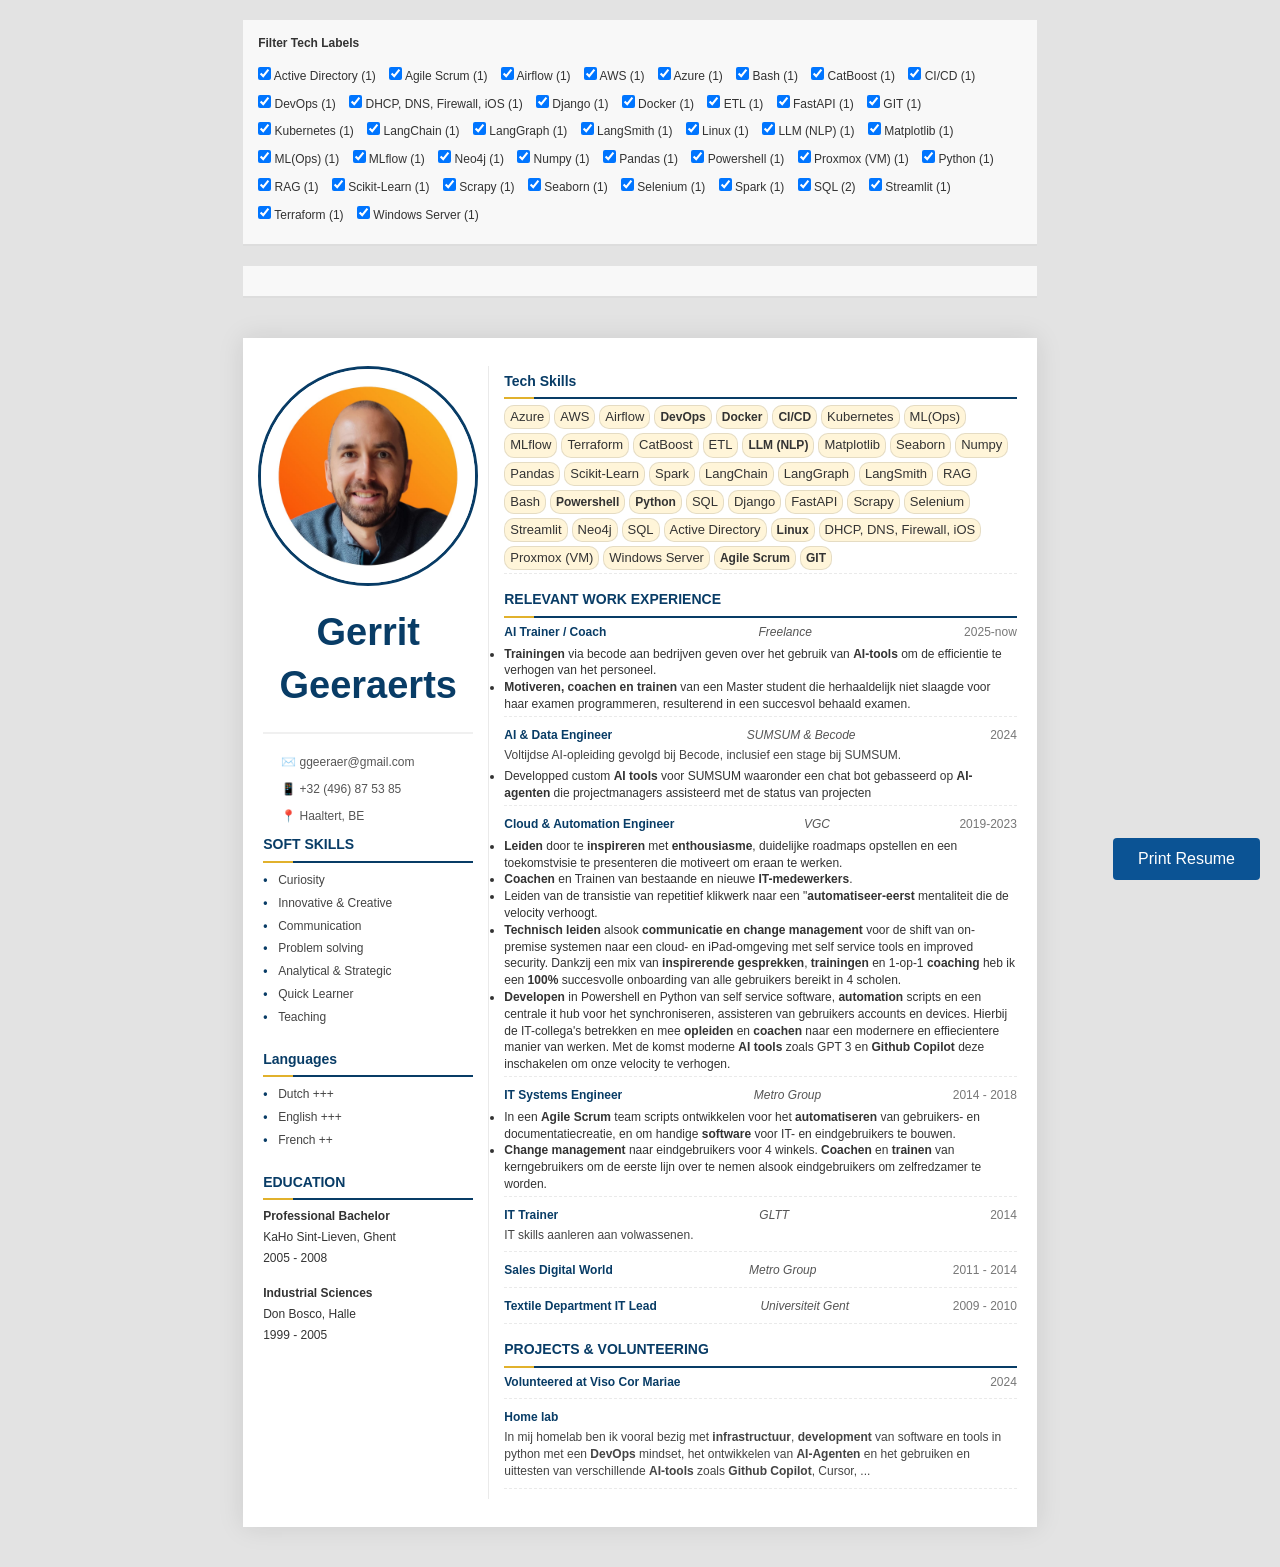
==== commit 383261ac: "cm" ====
--- a/index.html
+++ b/index.html
@@ -454,11 +454,9 @@
         <img id="logo"
              src="[data-uri]"
              alt="Logo">
-
         <div class="resume-content">
             <!-- Left Column -->
             <div class="left-column">
-
                 <div class="profile-img-container">
                     <img src="./mugshot.jpg" alt="Profile Picture" class="profile-img">
                 </div>
@@ -517,17 +515,6 @@
             <!-- Right Column -->
             <div class="right-column">
                 <div class="section work-experience">
-                    <h2 class="section-title">PROFILE</h2>
-                    <div class="work-item">
-                        <p class="work-description">
-                            I'm a curious and creative professional with a broad range of interests and a passion for
-                            technology. I enjoy exploring new technologies just as much as connecting with people,
-                            whether customers or colleagues, by exchanging ideas and learning together.</br></br>
-
-                            I naturally think outside the box and like to dig deep to understand the core of a problem.
-                            My strength lies in combining critical thinking with hands-on work, building flexible,
-                            modular solutions that can grow as needs change.
-                        </p>
                         <h2 class="section-title">Tech Skills</h2>
 
                         <!-- Example of updated work item structure for Cronos -->
@@ -539,9 +526,9 @@
 
                                 <!-- DevOps & MLOps -->
                                 <span class="label">Airflow</span>
-                                <span class="label">DevOps</span>
-                                <span class="label">Docker</span>
-                                <span class="label">CI/CD</span>
+                                <span class="label"><strong>DevOps</strong></span>
+                                <span class="label"><strong>Docker</strong></span>
+                                <span class="label"><strong>CI/CD</strong></span>
                                 <span class="label">Kubernetes</span>
                                 <span class="label">ML(Ops)</span>
                                 <span class="label">MLflow</span>
@@ -550,7 +537,7 @@
                                 <!-- Data Science & Machine Learning -->
                                 <span class="label">CatBoost</span>
                                 <span class="label">ETL</span>
-                                <span class="label">LLM (NLP)</span>
+                                <span class="label"><strong>LLM (NLP)</strong></span>
                                 <span class="label">Matplotlib</span>
                                 <span class="label">Seaborn</span>
                                 <span class="label">Numpy</span>
@@ -566,8 +553,8 @@
 
                                 <!-- Programming & Scripting -->
                                 <span class="label">Bash</span>
-                                <span class="label">Powershell</span>
-                                <span class="label">Python</span>
+                                <span class="label"><strong>Powershell</strong></span>
+                                <span class="label"><strong>Python</strong></span>
                                 <span class="label">SQL</span>
 
                                 <!-- Web Development & Automation -->
@@ -575,7 +562,7 @@
                                 <span class="label">FastAPI</span>
                                 <span class="label">Scrapy</span>
                                 <span class="label">Selenium</span>
-                                <span class="label"><strong>Streamlit</strong></span>
+                                <span class="label">Streamlit</span>
 
                                 <!-- Databases -->
                                 <span class="label">Neo4j</span>
@@ -585,47 +572,41 @@
                                 <span class="label">Active Directory</span>
                                 <span class="label"><strong>Linux</strong></span>
                                 <span class="label">DHCP, DNS, Firewall, iOS</span>
-                                <span class="label"><strong>Proxmox (VM)</strong></span>
+                                <span class="label">Proxmox (VM)</span>
                                 <span class="label">Windows Server</span>
 
                                 <!-- Collaboration, Tools & Methodologies -->
-                                <span class="label">Agile</span>
-                                <span class="label">GIT</span>
+                                <span class="label"><strong>Agile Scrum</strong></span>
+                                <span class="label"><strong>GIT</strong></span>
                             </div>
                         </div>
 
                         <h2 class="section-title">RELEVANT WORK EXPERIENCE</h2>
-
+                        <div class="work-item">
+                            <div class="work-header">
+                                <div class="work-title">AI Trainer / Coach</div>
+                                <div class="work-company">Freelance</div>
+                                <div class="work-period">2025-now</div>
+                            </div>
+                            <p class="work-description">
+                                <ul>
+                                    <li><strong>Trainingen</strong> via becode aan bedrijven geven over het gebruik van <strong>AI-tools</strong> om de efficientie te verhogen van het personeel.</li>
+                                    <li><strong>Motiveren, coachen en trainen</strong> van een Master student die herhaaldelijk niet slaagde voor haar examen programmeren, resulterend in een succesvol behaald examen.</li>
+                                </ul>
+                            </p>
+                        </div>
                         <!-- Example of updated work item structure for Cronos -->
                         <div class="work-item">
                             <div class="work-header">
                                 <div class="work-title">AI & Data Engineer</div>
-                                <div class="work-company">Cronos (SUMSUM) & Becode</div>
-                                <div class="work-period">03 - 12/2024</div>
+                                <div class="work-company">SUMSUM & Becode</div>
+                                <div class="work-period">2024</div>
                             </div>
                             <p class="work-description">
-                            <ul>
-                                <li>Tijdens mijn stage heb ik zelfstandig analyse verricht voor de ontwikkeling van twee
-                                    <strong>applicaties te ontworpen</strong> op <strong>Linux</strong> met <strong>python</strong>.
-                                    Hierbij heb ik <strong>DevOps</strong> tools zoals Docker en Git ingezet, en de
-                                    applicaties gehost in de AWS <strong>Cloud</strong>. Ik heb tevens bijgedragen aan
-                                    kostenoptimalisatie.
-                                </li>
-                                <li>Een presentatie gegeven over de verschillen tussen <strong>Virtual Machine</strong>,
-                                    <strong>Docker</strong> en <strong>Kubernetes</strong>.
-                                </li>
-                                <li>Machine learning modellen gecreëerd met behulp van Pandas, wat een basis legde voor
-                                    latere werkzaamheden met <strong>DataBricks</strong>.
-                                </li>
-                                <li>Interactieve dashboards gemaakt in Streamlit, als alternatief voor tools zoals
-                                    <strong>Tableau</strong>.
-                                </li>
-                                <li><strong>Documenteren</strong> van applicaties: Een voorbeeld hiervan is te vinden op
-                                    <a href="https://github.com/GerritGeeraerts/chat-with-tia" target="_blank"
-                                       rel="noopener noreferrer">github.com/GerritGeeraerts/chat-with-tia</a>.
-                                </li>
-                                <li>Azure Services opgezet met <strong>TerraForm</strong>.</li>
-                            </ul>
+                                Voltijdse AI-opleiding gevolgd bij Becode, inclusief een stage bij SUMSUM.
+                                <ul>
+                                    <li>Developped custom <strong>AI tools</strong> voor SUMSUM waaronder een chat bot gebasseerd op <strong>AI-agenten</strong> die projectmanagers assisteerd met de status van projecten</li>
+                                </ul>
                             </p>
                         </div>
 
@@ -636,27 +617,13 @@
                                 <div class="work-period">2019-2023</div>
                             </div>
                             <p class="work-description">
-                            <ul>
-                                <li>Een <strong>applicatie ontworpen</strong> op <strong>Linux</strong> in <strong>Python</strong>,
-                                    gebruikmakend van <strong>GIT</strong> en <strong>Docker</strong>, om de
-                                    synchronisatie van accounts tussen diverse <strong>cloud</strong> platformen te
-                                    stroomlijnen. Dit project, uitgevoerd met een <strong>DevOps</strong>-mentaliteit,
-                                    inclusief Git en tests, vereenvoudigde tevens de workflow voor het installeren en
-                                    configureren van iPads.
-                                </li>
-                                <li>Een eigen bibliotheek <strong>ontworpen</strong> met een <strong>DevOps</strong>-mindset,
-                                    zodat collega's met minder technische achtergrond sneller installers kunnen creëren
-                                    en eindgebruikers een self-servicesysteem tot hun beschikking hebben.
-                                </li>
-                                <li><strong>Leiding gegeven</strong> aan de begeleiding van de <strong>volledige
-                                    migratie</strong> van hybride on-premise infrastructuren naar een robuuste <strong>Azure
-                                    cloud</strong> omgeving voor vier scholen. Deze migratie omvatte het succesvol
-                                    verplaatsen van diverse <strong>VM's</strong> en services die voorheen on-premise
-                                    draaiden. Gelijktijdig is de infrastructuur <strong>herontworpen</strong> om deze te
-                                    vereenvoudigen, de beveiliging te verhogen en het onderhoudsgemak en de
-                                    gebruiksvriendelijkheid aanzienlijk te verbeteren.
-                                </li>
-                            </ul>
+                                <ul>
+                                    <li><strong>Leiden</strong> door te <strong>inspireren</strong> met <strong>enthousiasme</strong>, duidelijke roadmaps opstellen en een toekomstvisie te presenteren die motiveert om eraan te werken.</li>
+                                    <li><strong>Coachen</strong> en Trainen van bestaande en nieuwe <strong>IT-medewerkers</strong>.</li>
+                                    <li>Leiden van de transistie van repetitief klikwerk naar een "<strong>automatiseer-eerst</strong> mentaliteit die de velocity verhoogt.</li>
+                                    <li><strong>Technisch leiden</strong> alsook <strong>communicatie en change management</strong> voor de shift van on-premise systemen naar een cloud- en iPad-omgeving met self service tools en improved security. Dankzij een mix van <strong>inspirerende gesprekken</strong>, <strong>trainingen</strong> en 1-op-1 <strong>coaching</strong> heb ik een <strong>100%</strong> succesvolle onboarding van alle gebruikers bereikt in 4 scholen.</li>
+                                    <li><strong>Developen</strong> in Powershell en Python van self service software, <strong>automation</strong> scripts en een centrale it hub voor het synchroniseren, assisteren van gebruikers accounts en devices. Hierbij de IT-collega's betrekken en mee <strong>opleiden</strong> en <strong>coachen</strong> naar een modernere en effiecientere manier van werken. Met de komst moderne <strong>AI tools</strong> zoals GPT 3 en <strong>Github Copilot</strong> deze inschakelen om onze velocity te verhogen.</li>
+                                </ul>
                             </p>
                         </div>
                         <div class="work-item">
@@ -666,15 +633,20 @@
                                 <div class="work-period">2014 - 2018</div>
                             </div>
                             <p class="work-description">
-                            <ul>
-                                <li>Beheer en implementatie van netwerk <strong>infrastructuur</strong> en <strong>virtuele
-                                    machines</strong>, met een duidelijke focus op <strong>automation scripts</strong>.
-                                </li>
-                                <li>Werk volgens de <strong>Agile</strong> methodologie, waarbij ik verantwoordelijk was
-                                    voor <strong>documentatie</strong>, automatisering en het <strong>ontwerpen</strong>
-                                    en uitrollen van self-service <strong>applicaties</strong>.
-                                </li>
-                            </ul>
+                                <ul>
+                                    <li>In een <strong>Agile Scrum</strong> team scripts ontwikkelen voor het <strong>automatiseren</strong> van gebruikers- en documentatiecreatie, en om handige <strong>software</strong> voor IT- en eindgebruikers te bouwen.</li>
+                                    <li><strong>Change management</strong> naar eindgebruikers voor 4 winkels. <strong>Coachen</strong> en <strong>trainen</strong> van kerngebruikers om de eerste lijn over te nemen alsook eindgebruikers om zelfredzamer te worden.</li>
+                                </ul>
+                            </p>
+                        </div>
+                        <div class="work-item">
+                            <div class="work-header">
+                                <div class="work-title">IT Trainer</div>
+                                <div class="work-company">GLTT</div>
+                                <div class="work-period">2014</div>
+                            </div>
+                            <p class="work-description">
+                                IT skills aanleren aan volwassenen.
                             </p>
                         </div>
                         <div class="work-item">
@@ -695,7 +667,6 @@
                             <p class="work-description">
                             </p>
                         </div>
-                        <br><br><br>
                         <div class="section projects">
                             <h2 class="section-title">PROJECTS & VOLUNTEERING</h2>
                             <div class="work-item">
@@ -704,8 +675,6 @@
                                     <div class="work-period">2024</div>
                                 </div>
                                 <p class="work-description">
-                                    Analyze there IT infrastructure, create roadmap, start
-                                    on implementing and find train and startup a permanent successor.
                                 </p>
                             </div>
                             <div class="work-item">
@@ -714,13 +683,7 @@
                                     <div class="work-period"></div>
                                 </div>
                                 <p class="work-description">
-                                    Veel van mijn vrije tijd investeer ik in mijn Home Lab, waar ik actief bezig ben met
-                                    het schrijven van <strong>Linux scripts</strong>, het toepassen van
-                                    <strong>DevOps</strong>-praktijken om (data) <strong>applicaties</strong> te
-                                    <strong>ontwerpen</strong> in <strong>Python</strong> en deze te hosten op mijn
-                                    <strong>virtuele machines</strong> met Docker. Ik creëer en orchestreer
-                                    pijplijnen met een <strong>Airflow</strong> server en gebruik Pandas (<strong>Databricks</strong>)
-                                    voor het trainen van ML-modellen.
+                                    In mij homelab ben ik vooral bezig met <strong>infrastructuur</strong>, <strong>development</strong> van software en tools in python met een <strong>DevOps</strong> mindset, het ontwikkelen van <strong>AI-Agenten</strong> en het gebruiken en uittesten van verschillende <strong>AI-tools</strong> zoals <strong>Github Copilot</strong>, Cursor, ...
                                 </p>
                             </div>
                         </div>
